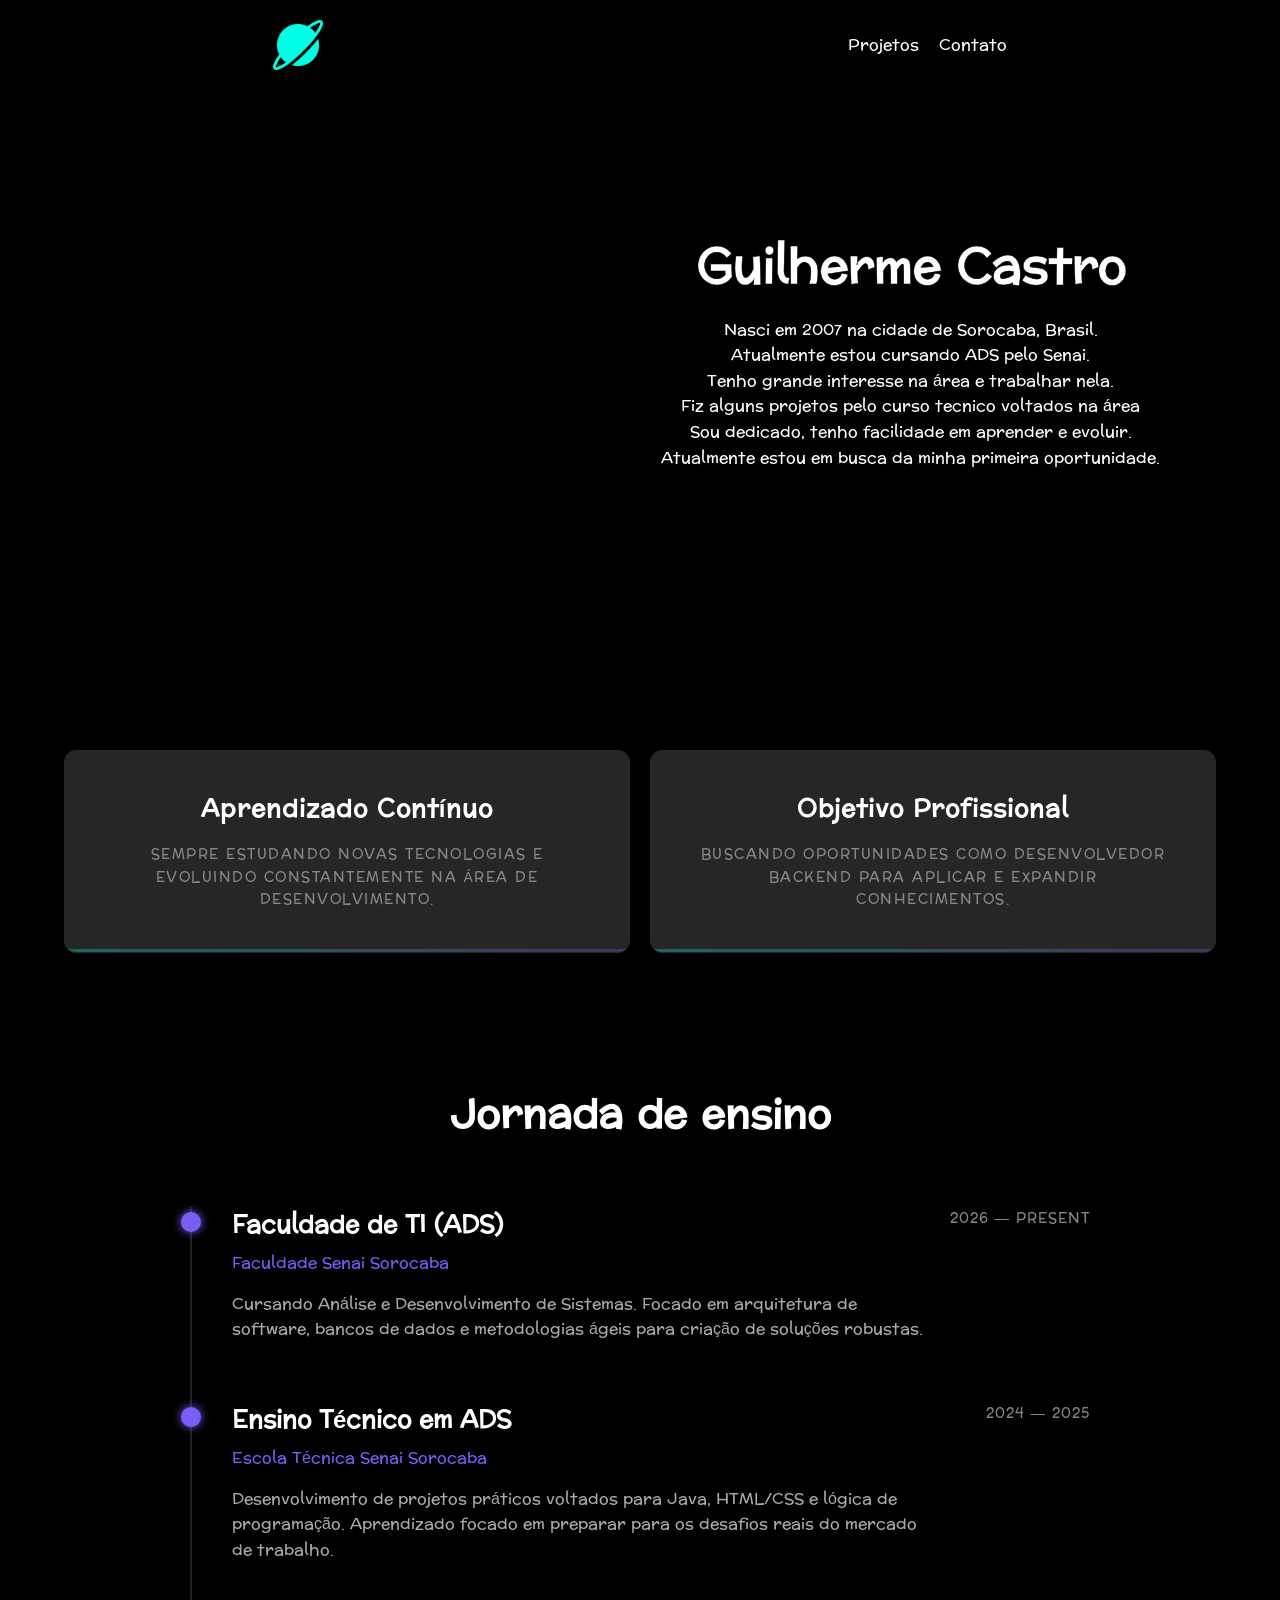
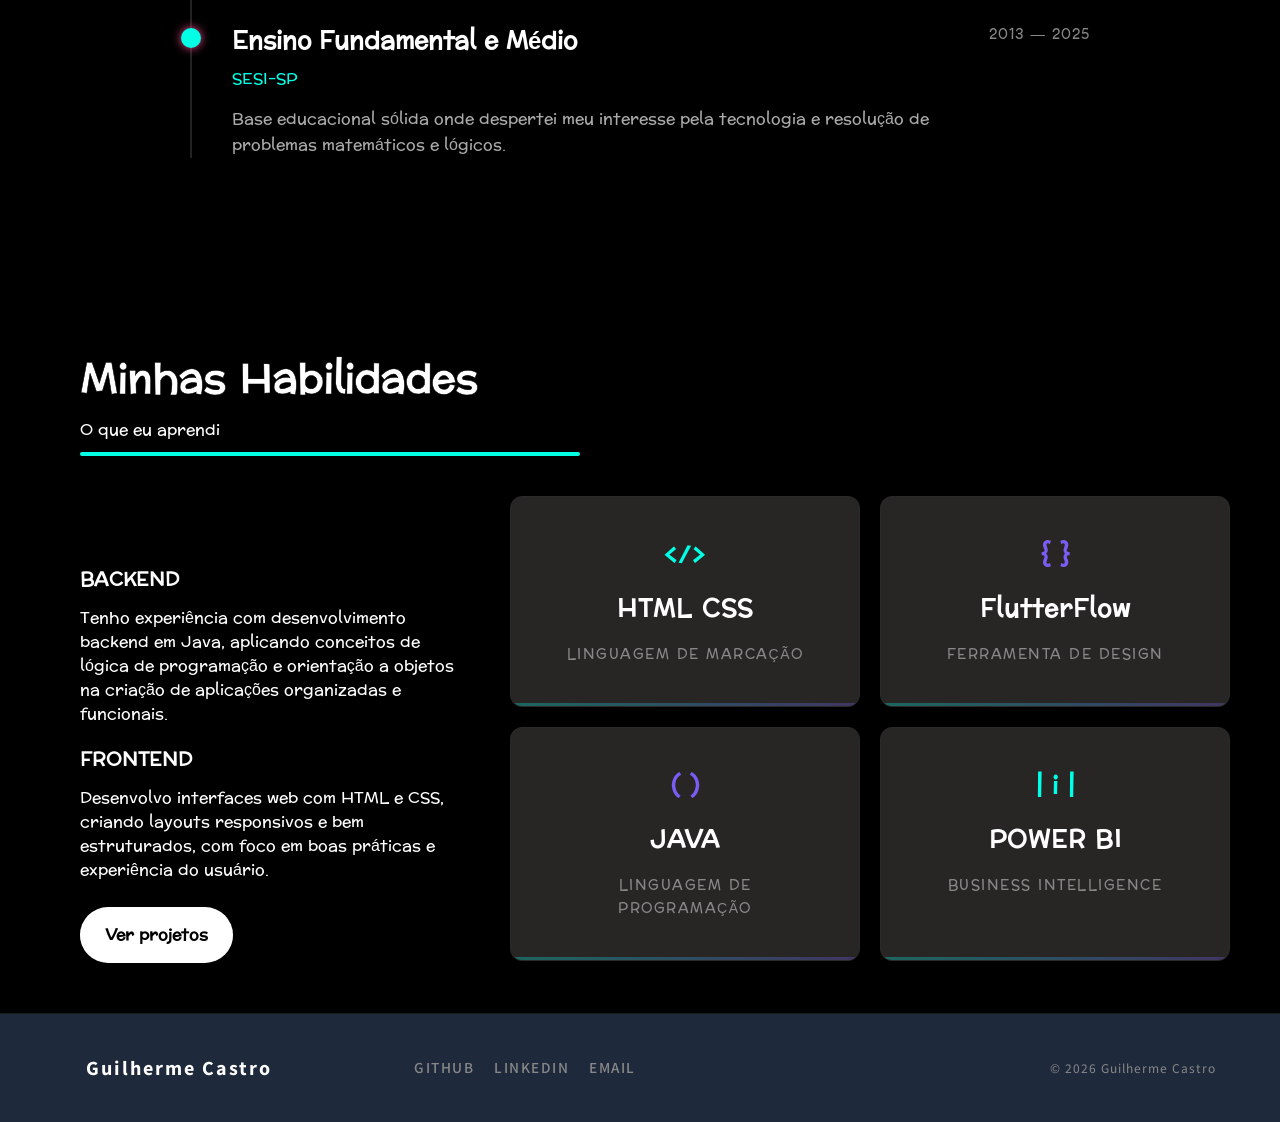
==== index.html @ d5dbc10b "Add files via upload" ====
<!DOCTYPE html>
<html lang="pt-br">

<head>
    <meta charset="UTF-8">
    <meta name="viewport" content="width=device-width, initial-scale=1.0">
    <title>Portifolio</title>
    <link rel="icon" href="./img/planet.png">
    <link rel="stylesheet" href="style.css">
</head>

<body>

    <header id="header-main">
        <nav>
            <a class="logo" href="./index.html">
                <img src="./img/planet.png" alt="Portifolio" class="logo">
            </a>
            <ul>
                <li><a href="./projetos/projetos.html">Projetos</a></li>
                <li><a href="#contato">Contato</a></li>
            </ul>
        </nav>
    </header>

    <main>
        <section class="hero">
            <video autoplay muted loop class="bg-video">
                <source src="./video/jupiter video.mp4" type="video/mp4">
                Seu navegador não suporta vídeo.
            </video>
            <div class="title">
                <h1 class="titulo">Guilherme Castro</h1>
                <p>
                    Nasci em 2007 na cidade de Sorocaba, Brasil. <br>
                    Atualmente estou cursando ADS pelo Senai. <br>
                    Tenho grande interesse na área e trabalhar nela. <br>
                    Fiz alguns projetos pelo curso tecnico voltados na área <br>
                    Sou dedicado, tenho facilidade em aprender e evoluir. <br>
                    Atualmente estou em busca da minha primeira oportunidade.
                </p>
                </p>
            </div>
        </section>

        <section class="content">
            <div class="card hidden">
                <h3>Aprendizado Contínuo</h3>
                <p>Sempre estudando novas tecnologias e evoluindo constantemente na área de desenvolvimento.</p>
            </div>
            <div class="card hidden">
                <h3>Objetivo Profissional</h3>
                <p>Buscando oportunidades como desenvolvedor backend para aplicar e expandir conhecimentos.</p>
            </div>
        </section>

        <section class="journey-section">
            <h2 class="journey-title">Jornada de ensino</h2>  
            <div class="timeline">
                <div class="timeline-item">
                    <div class="dot dot-purple"></div>
                    <div class="timeline-content">
                        <div class="timeline-header">
                            <div>
                                <h3>Faculdade de TI (ADS)</h3>
                                <span class="company purple-text">Faculdade Senai Sorocaba</span>
                            </div>
                            <span class="date">2026 — PRESENT</span>
                        </div>
                        <p>Cursando Análise e Desenvolvimento de Sistemas. Focado em arquitetura de software, bancos de dados e metodologias ágeis para criação de soluções robustas.</p>
                    </div>
                </div>
                <div class="timeline-item">
                    <div class="dot dot-purple"></div>
                    <div class="timeline-content">
                        <div class="timeline-header">
                            <div>
                                <h3>Ensino Técnico em ADS</h3>
                                <span class="company purple-text">Escola Técnica Senai Sorocaba</span>
                            </div>
                            <span class="date">2024 — 2025</span>
                        </div>
                        <p>Desenvolvimento de projetos práticos voltados para Java, HTML/CSS e lógica de programação. Aprendizado focado em preparar para os desafios reais do mercado de trabalho.</p>
                    </div>
                </div>
                <div class="timeline-item">
                    <div class="dot dot-pink"></div>
                    <div class="timeline-content">
                        <div class="timeline-header">
                            <div>
                                <h3>Ensino Fundamental e Médio</h3>
                                <span class="company pink-text">SESI-SP</span>
                            </div>
                            <span class="date">2013 — 2025</span>
                        </div>
                        <p>Base educacional sólida onde despertei meu interesse pela tecnologia e resolução de problemas matemáticos e lógicos.</p>
                    </div>
                </div>
            </div>
        </section>

        <section>
            <div class="container">
                <h1>Minhas Habilidades</h1>
                <p>O que eu aprendi</p>
                <div class="linha"></div>
                <div class="skills-box">
                    <div class="skills-text">
                        <h3>BACKEND</h3>
                        <p>
                            Tenho experiência com desenvolvimento backend em Java, aplicando conceitos de lógica de
                            programação e orientação a objetos na criação de aplicações organizadas e funcionais.
                        </p>
                        <h3>FRONTEND</h3>
                        <p>
                            Desenvolvo interfaces web com HTML e CSS, criando layouts responsivos e bem estruturados,
                            com foco em boas práticas e experiência do usuário.
                        </p>
                        <a href="./projetos/projetos.html" class="btn">Ver projetos</a>
                    </div>
                    <div class="grid-container">
                        <div class="card hidden">
                            <span class="icon icon-pink">&lt;/&gt;</span>
                            <h3>HTML CSS</h3>
                            <p>Linguagem de marcação</p>
                        </div>
                        <div class="card hidden">
                            <span class="icon icon-purple">{ }</span>
                            <h3>FlutterFlow</h3>
                            <p>Ferramenta de design</p>
                        </div>
                        <div class="card hidden">
                            <span class="icon icon-purple">( )</span>
                            <h3>JAVA</h3>
                            <p>Linguagem de Programação</p>
                        </div>
                        <div class="card hidden">
                            <span class="icon icon-pink">| i |</span>
                            <h3>POWER BI</h3>
                            <p>Business Intelligence</p>
                        </div>
                    </div>
                </div>
            </div>
        </section>
    </main>
    <footer class="footer-kinetic" id="contato">
        <div class="footer-container">
            <div class="footer-brand">
                Guilherme Castro
            </div>
            <nav class="footer-social">
                <a href="https://github.com/Guiofgames">GITHUB</a>
                <a href="https://www.linkedin.com/in/guilherme-de-oliveira-b047693a4?utm_source=share_via&utm_content=profile&utm_medium=member_android">LINKEDIN</a>
                <a href="mailto:guicastrooliveira8@gmail.com">EMAIL</a>
            </nav>
            <div class="footer-copy">
                © 2026 Guilherme Castro
            </div>
        </div>
    </footer>

    <script src="script.js"></script>
</body>

</html>
---- style.css ----
@import url('https://fonts.googleapis.com/css2?family=Noto+Sans+JP:wght@100..900&family=Preahvihear&display=swap');

    :root {
        --primary-color: #4f46e5;
        --secondary-color: #1e293b;
        --text-color: #282525;
        --bg-light: #f8fafc;
        --white: #ffffff;
        --tertiary-color: #00ffe5;
    }

    * {
        margin: 0;
        padding: 0;
        box-sizing: border-box;
    }

    body {
        font-family: 'Preahvihear', sans-serif;
        line-height: 1.6;
        color: var(--text-color);
        background-color: black;
    }

    /* Navegação */

    .logo {
        width: 50px;
        height: 50px;
    }

    header {
        position: fixed;
        top: 0;
        width: 100%;
        padding: 20px;
        background-color: transparent;
        transition: background-color 0.4s ease, padding 0.4s ease;
        z-index: 1000;
        color: #ffffff;
        /* 🔹 texto branco */
    }

    header.active {
        background-color: var(--secondary-color);
        padding: 10px 20px;
        box-shadow: 0 2px 10px rgba(0, 0, 0, 0.1);
    }

    nav ul li a {
        text-decoration: none;
        color: #ffffff;
        transition: 0.3s;
        font-weight: 500;
    }

    nav ul li a:hover {
        color: var(--primary-color);
    }

    nav {
        display: flex;
        justify-content: space-around;
        align-items: center;
    }

    nav ul {
        display: flex;
        list-style: none;
    }

    nav ul li {
        margin-left: 20px;
    }

    /* Seção Hero */
    .hero {
        height: 700px;
        display: flex;
        flex-direction: column;
        justify-content: center;
        align-items: end;
        text-align: center;

        position: relative;
        overflow: hidden;
        color: rgb(255, 255, 255);
        padding: 0 20px;
    }

    .hero::before {
        content: "";
        position: absolute;
        inset: 0;
        background: rgba(0, 0, 0, 0.5);
        z-index: 0;
    }

    .bg-video {
        position: absolute;
        top: 50%;
        left: 50%;
        min-width: 100%;
        min-height: 100%;
        transform: translate(-50%, -50%);
        object-fit: cover;
        z-index: -1;
    }

    .hero h1,
    .hero p,
    .title {
        position: relative;
        z-index: 1;
    }

    .hero h1 {
        font-size: 3rem;
        margin-bottom: 10px;
    }

    .title {
        padding-right: 100px;
    }

    h1 {
        -webkit-text-stroke: 0.5px black;
        text-shadow: 2px 2px 6px rgba(0, 0, 0, 0.8);
    }

    .titulo {
        text-shadow: 2px 2px 6px rgba(0, 0, 0, 0.8);
    }

    /* Seção de Conteúdo */
    .content {
        display: grid;
        grid-template-columns: repeat(auto-fit, minmax(250px, 1fr));
        gap: 20px;
        padding: 50px 5%;
    }

    .card {
        background: var(--text-color);
        padding: 30px;
        border-radius: 10px;
        text-align: center;
        color: var(--white);
    }

    .right {
        display: grid;
        grid-template-columns: repeat(2, 200px);
        gap: 20px;
    }

    .card {
        background: var(--text-color);
        padding: 30px;
        border-radius: 12px;
        text-align: center;
        color: #fff;
        font-weight: 500;
        letter-spacing: 1px;

        border: 1px solid transparent;

        transition: all 0.3s ease;
    }

    .card:hover {
        transform: translateY(-8px) scale(1.03);
        border: 1px solid var(--tertiary-color);
        box-shadow: 0 10px 25px rgba(139, 139, 255, 0.2);
    }

    .card.hidden {
        opacity: 0;
        transform: translateY(50px);
    }

    .card.show {
        opacity: 1;
        transform: translateY(0);
        transition: all 0.6s ease;
    }

    /* jornada */
    .journey-section {
        padding: 80px 10%;
        background-color: #000;
        color: #fff;
    }

    .journey-title {
        text-align: center;
        font-size: 2.5rem;
        margin-bottom: 60px;
        font-family: 'Preahvihear', sans-serif;
    }

    .timeline {
        position: relative;
        max-width: 900px;
        margin: 0 auto;
        border-left: 2px solid #222;
        padding-left: 40px;
    }

    .timeline-item {
        position: relative;
        margin-bottom: 60px;
    }

    .dot {
        position: absolute;
        left: -51px;
        top: 5px;
        width: 20px;
        height: 20px;
        border-radius: 50%;
    }

    .dot-purple {
        background-color: #7a5df5;
        box-shadow: 0 0 10px #7a5df5;
    }

    .dot-pink {
        background-color: var(--tertiary-color);
        box-shadow: 0 0 10px #ff4d94;
    }

    .timeline-header {
        display: flex;
        justify-content: space-between;
        align-items: flex-start;
        margin-bottom: 15px;
    }

    .timeline-header h3 {
        font-size: 1.5rem;
        margin: 0;
    }

    .company {
        display: block;
        margin-top: 5px;
        font-weight: 500;
    }

    .date {
        font-size: 0.9rem;
        color: #888;
        letter-spacing: 1px;
    }

    .timeline-content p {
        color: #aaa;
        line-height: 1.6;
        max-width: 700px;
    }

    .purple-text {
        color: #7a5df5;
    }

    .pink-text {
        color: var(--tertiary-color);
    }

    @media (max-width: 768px) {
        .timeline-header {
            flex-direction: column;
            gap: 10px;
        }

        .date {
            order: -1;
        }
    }

    /* Skills */
    .container {
        padding: 50px;
        margin-left: 30px;
    }

    .container h1 {
        font-size: 40px;
        color: var(--white);
    }

    .container p {
        color: var(--white);
        margin-top: 5px;
    }

    .linha {
        width: 500px;
        height: 4px;
        background: #00ffe5;
        margin-top: 10px;
        border-radius: 5px;
    }

    .skills-box {
        margin-top: 40px;
        /* Ajustei o margin */
        border-radius: 15px;
        padding: 0;
        /* Removi o padding exagerado para não apertar os cards */
        display: flex;
        justify-content: space-between;
        align-items: flex-start;
        gap: 40px;
    }

    .skills-text {
        flex: 1;
        margin-top: 50px;
        max-width: 500px;

    }

    .skills-text h3 {
        margin-top: 20px;
        color: var(--white);
    }

    .skills-text p {
        margin-top: 10px;
        color: var(--white);
        line-height: 1.5;
    }

    .btn {
        margin-top: 25px;
        display: inline-block;
        padding: 15px 25px;
        background-color: var(--white);
        border-radius: 30px;
        text-decoration: none;
        color: black;
        font-weight: bold;
        transition: 0.3s;
    }

    .btn:hover {
        background: #00ffe5;
    }

    .hidden {
        opacity: 0;
        transform: translateY(50px);
        transition: all 0.8s ease;
    }

    .show {
        opacity: 1;
        transform: translateY(0);
    }

    /* 4 cards */
    .grid-container {
        display: grid;
        grid-template-columns: repeat(2, 350px);
        gap: 20px;
        flex-shrink: 0;
    }

    .card {
        background-color: var(--text-color);
        padding: 40px;
        border-radius: 12px;
        color: white;
        display: flex;
        flex-direction: column;
        gap: 15px;
        border: 1px solid #2a2a2a;
        transition: transform 0.2s;
        cursor: pointer;
        position: relative;
        overflow: hidden;
    }

    .card::after {
        content: "";
        position: absolute;
        bottom: 0;
        left: 0;
        width: 100%;
        height: 3px;
        background: linear-gradient(90deg, #00ffe5, #7a5df5);
        opacity: 0.3;
    }

    .card h3 {
        margin: 0;
        font-size: 24px;
        font-weight: 600;
    }

    .card p {
        margin: 0;
        font-size: 14px;
        color: #888;
        letter-spacing: 1.5px;
        text-transform: uppercase;
    }

    .icon {
        font-size: 24px;
        font-weight: bold;
    }

    .icon-pink {
        color: #00ffe5;
    }

    .icon-purple {
        color: #7a5df5;
    }

    .card:hover {
        transform: translateY(-5px);
        border-color: #444;
    }

    /* Rodapé */
    footer {
        text-align: center;
        padding: 20px;
        background: var(--secondary-color);
        color: var(--white);
    }

    .footer-kinetic {
        color: #fff;
        padding: 40px 5%;
        border-top: 1px solid #1a1a1a;
        font-family: 'Noto Sans JP', sans-serif;
    }

    .footer-container {
        display: flex;
        justify-content: space-between;
        align-items: center;
        max-width: 1400px;
        margin: 0 auto;
    }

    .footer-brand {
        font-weight: 800;
        letter-spacing: 2px;
        font-size: 1.1rem;
        flex: 1;
    }

    .footer-social {
        display: flex;
        gap: 20px;
        flex: 2;
        justify-content: center;
    }

    .footer-social a {
        color: #888;
        text-decoration: none;
        font-size: 0.85rem;
        font-weight: 500;
        letter-spacing: 1.5px;
        transition: color 0.3s ease;
    }

    .footer-social a:hover {
        color: #fff;
    }

    .footer-copy {
        color: #888;
        font-size: 0.75rem;
        letter-spacing: 1px;
        text-align: right;
        flex: 2;
    }

    @media (max-width: 900px) {
        .footer-container {
            flex-direction: column;
            gap: 30px;
            text-align: center;
        }

        .footer-copy {
            text-align: center;
        }

        .footer-social {
            flex-wrap: wrap;
        }

    }

    @media (max-width: 600px) {
        .hero h1 {
            font-size: 2rem;
        }

        nav {
            flex-direction: column;
        }

        nav ul {
            margin-top: 15px;
        }
    }
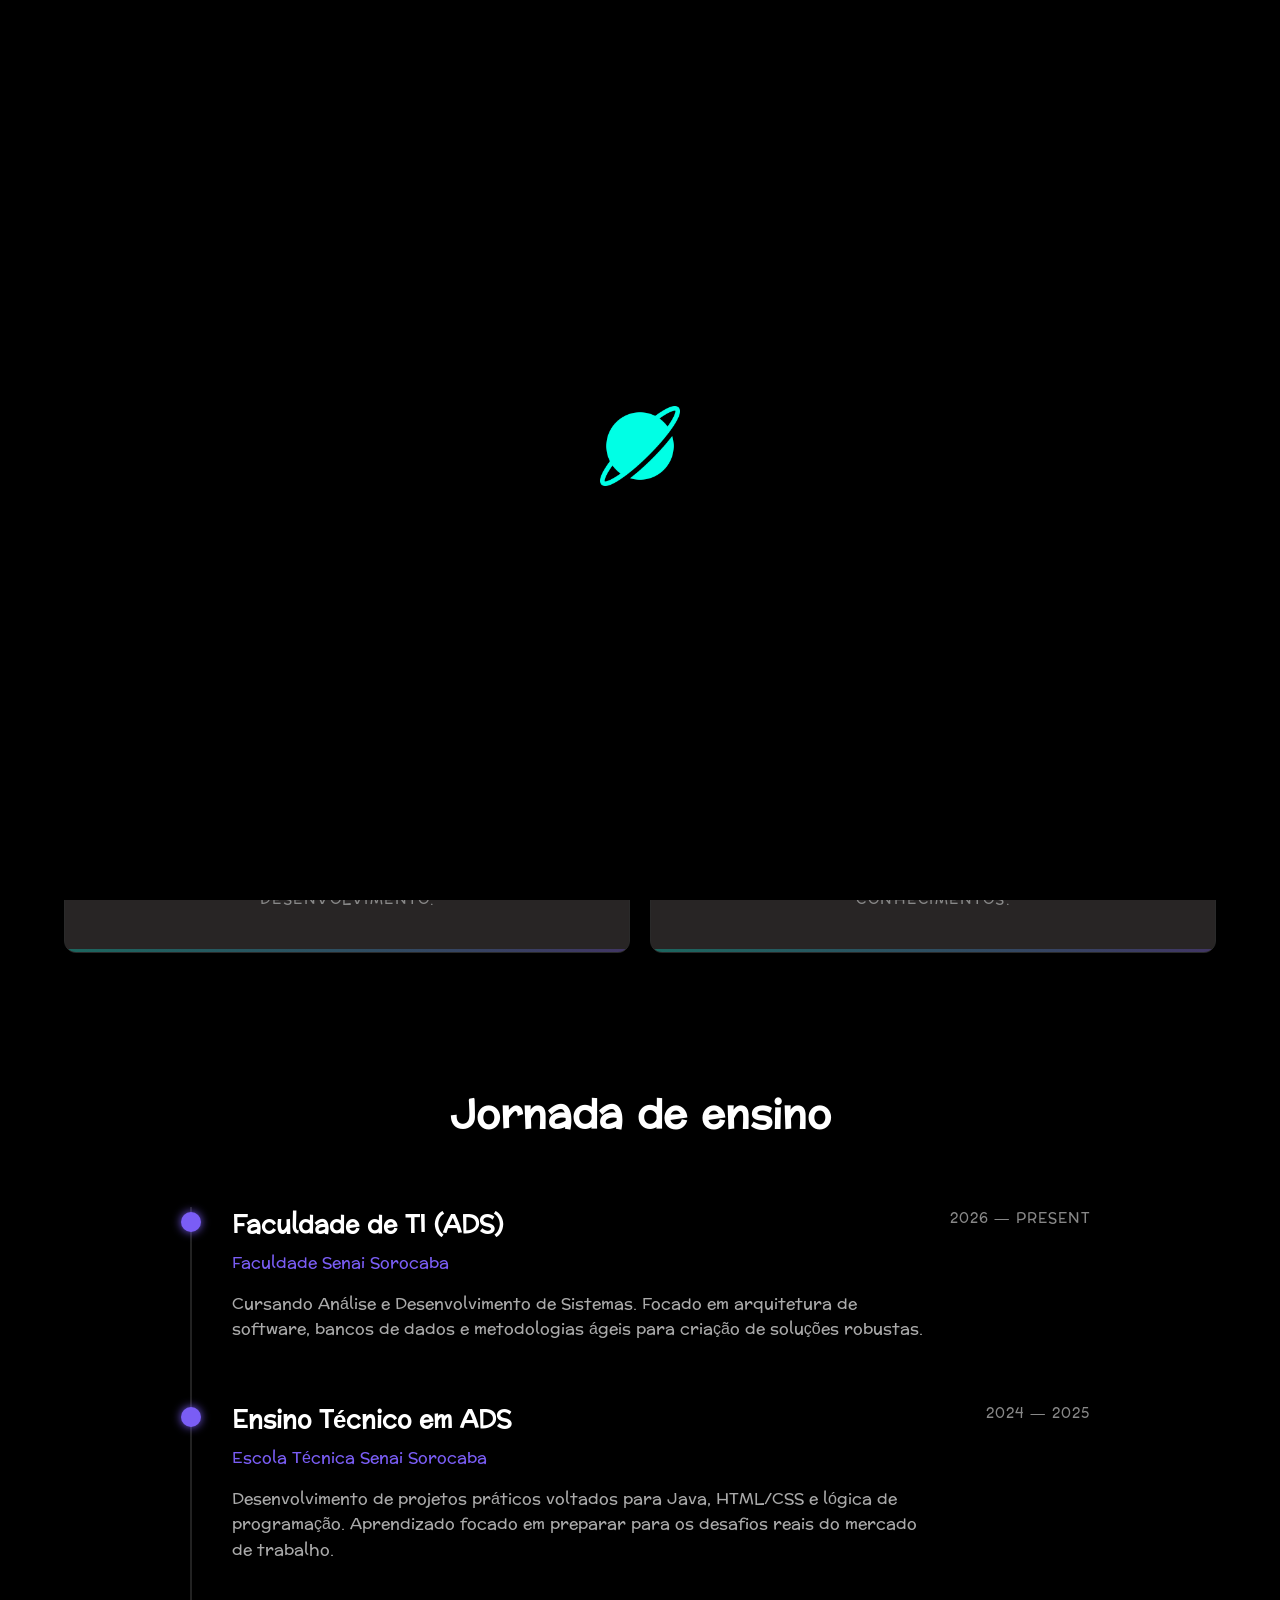
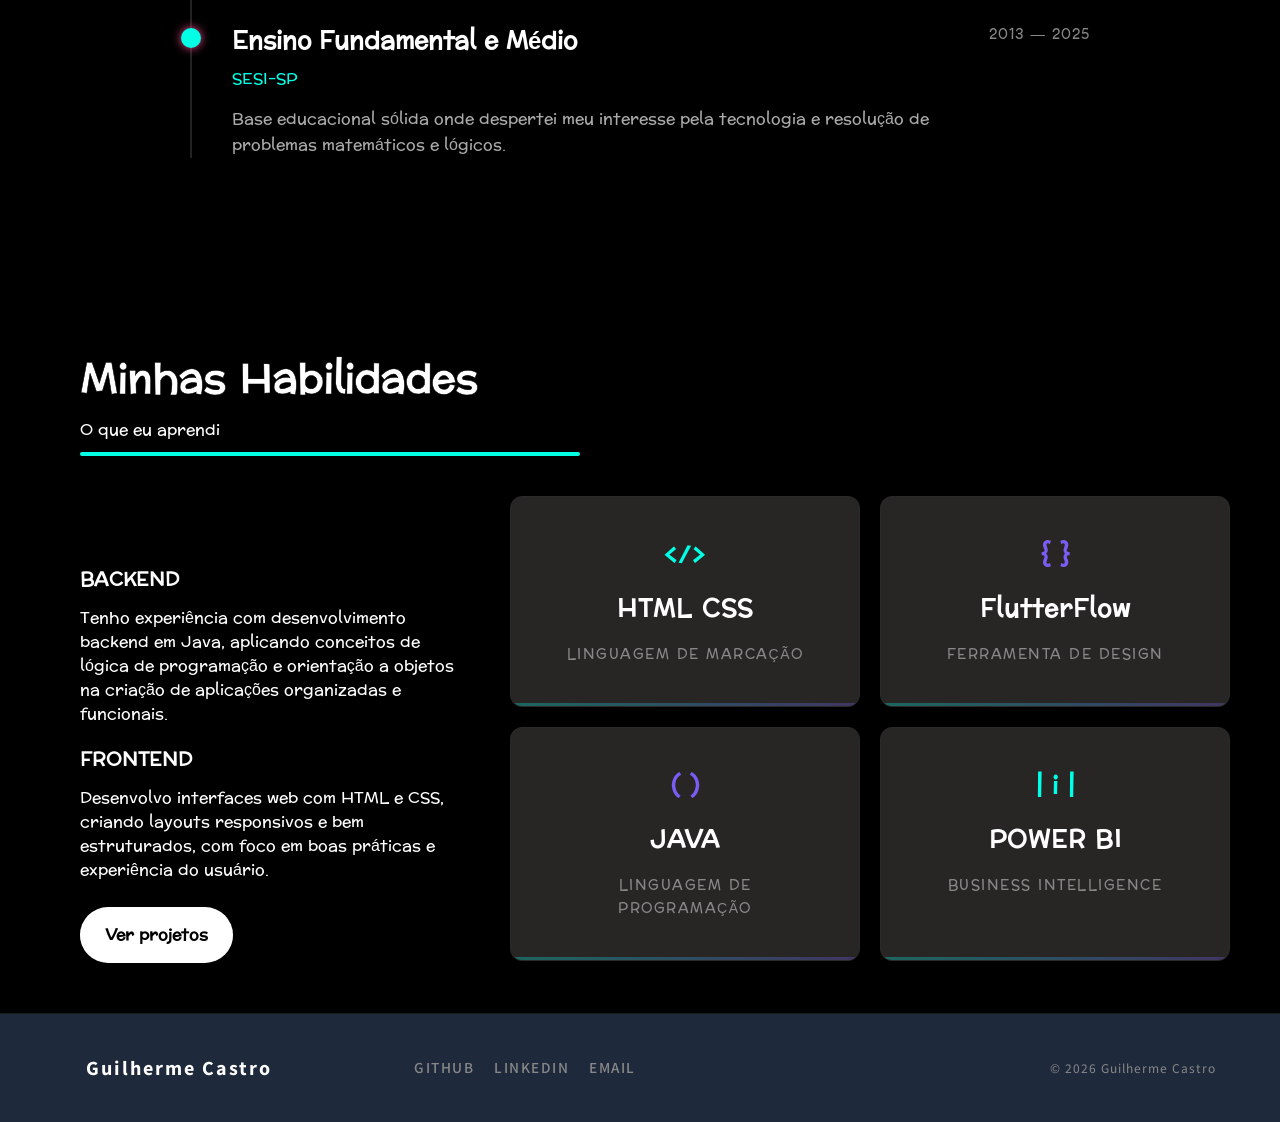
==== commit a8fc844e: "loader and randomizer" ====
--- a/index.html
+++ b/index.html
@@ -10,6 +10,12 @@
 </head>
 
 <body>
+
+    <div id="preloader">
+        <div class="loader-content">
+            <img src="./img/planet.png" alt="Carregando..." class="loader-icon">
+        </div>
+    </div>
 
     <header id="header-main">
         <nav>
@@ -25,8 +31,7 @@
 
     <main>
         <section class="hero">
-            <video autoplay muted loop class="bg-video">
-                <source src="./video/jupiter video.mp4" type="video/mp4">
+            <video autoplay muted loop class="bg-video" id="bg-video">
                 Seu navegador não suporta vídeo.
             </video>
             <div class="title">
--- a/style.css
+++ b/style.css
@@ -485,6 +485,45 @@
         flex: 2;
     }
 
+    /* Loader */
+    /* Atualize sua classe #preloader */
+    #preloader {
+        position: fixed;
+        top: 0;
+        left: 0;
+        width: 100%;
+        height: 100%;
+        background-color: #000;
+        display: flex;
+        justify-content: center;
+        align-items: center;
+        z-index: 9999;
+        /* Suavidade do movimento de subida */
+        transition: transform 0.8s cubic-bezier(0.77, 0, 0.175, 1);
+    }
+
+    /* Nova classe para o efeito de subir */
+    .loader-finish {
+        transform: translateY(-100%);
+    }
+
+    /* Mantendo o ícone girando enquanto carrega */
+    .loader-icon {
+        width: 80px;
+        animation: spin 2s linear infinite;
+    }
+
+    @keyframes spin {
+        from {
+            transform: rotate(0deg);
+        }
+
+        to {
+            transform: rotate(360deg);
+        }
+    }
+
+    
     @media (max-width: 900px) {
         .footer-container {
             flex-direction: column;
